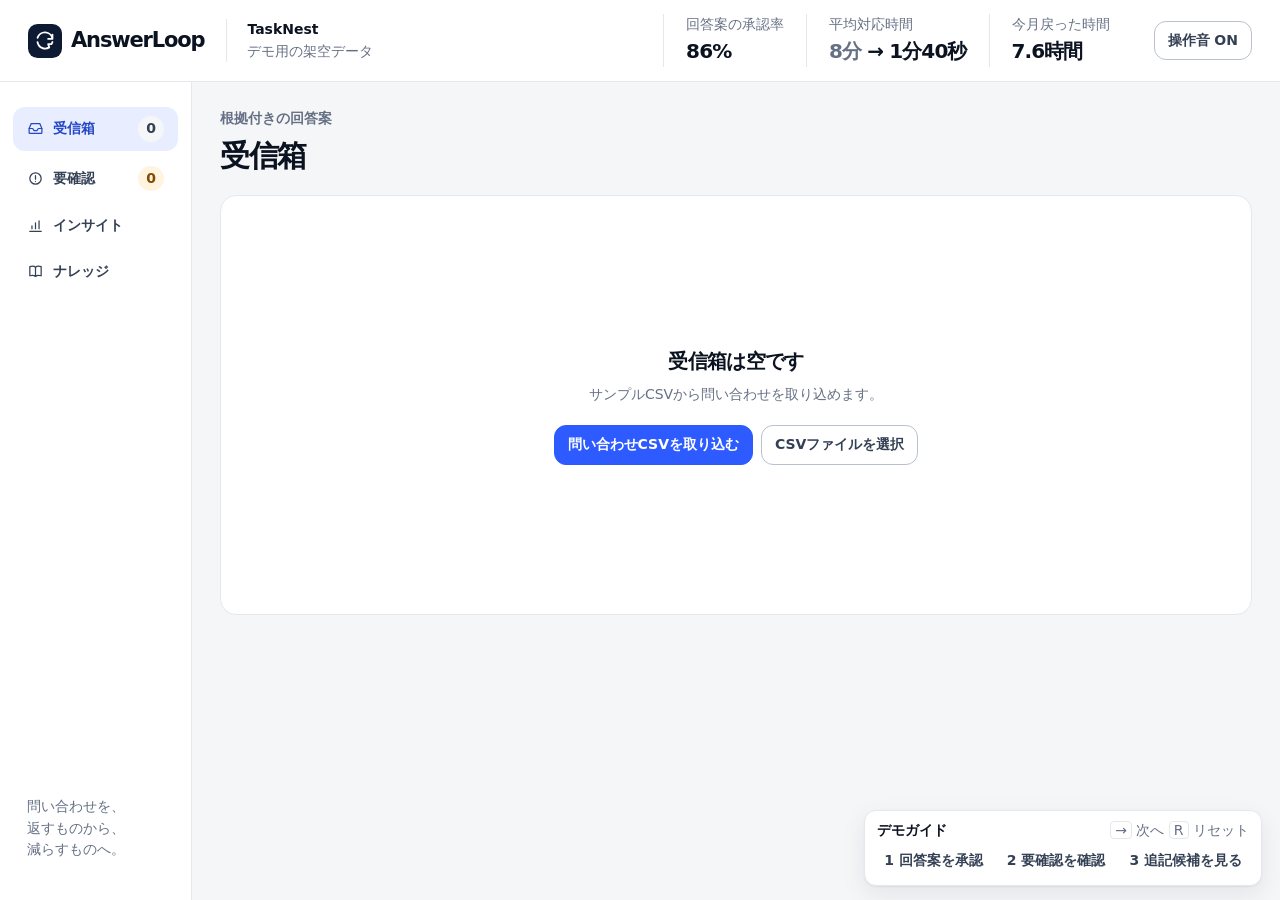
==== demo/index.html @ d75647cc "AnswerLoop: Relic 1day intern pitch materials (demo, promo video, slides, script) - demo/: inquiry-a" ====
<!doctype html>
<html lang="ja">
<head>
<meta charset="utf-8">
<meta name="viewport" content="width=device-width, initial-scale=1">
<title>AnswerLoop | TaskNest</title>
<link rel="stylesheet" href="./style.css">
<script defer src="./app.js"></script>
</head>
<body>
<header class="top">
  <div class="identity">
    <span class="brand"><svg viewBox="0 0 32 32" width="34" height="34" aria-hidden="true"><rect width="32" height="32" rx="9" fill="#0E1A33"/><path d="M23 14a7.2 7.2 0 0 0-14-1m14-3v4h-4M9 17a7.2 7.2 0 0 0 11 5l-1-3h3a7 7 0 0 0 1-2" fill="none" stroke="white" stroke-width="1.75" stroke-linecap="round" stroke-linejoin="round"/></svg>AnswerLoop</span>
    <span class="workspace"><strong>TaskNest</strong><small>デモ用の架空データ</small></span>
  </div>
  <div class="metrics">
    <div><small>回答案の承認率</small><strong id="rate">86%</strong></div>
    <div><small>平均対応時間</small><strong><s>8分</s> <span aria-hidden="true">→</span> <span id="average">1分40秒</span></strong></div>
    <div><small>今月戻った時間</small><strong id="saved">7.6時間</strong></div>
  </div>
  <button id="sound" class="sound" aria-pressed="true">操作音 ON</button>
</header>
<div class="shell">
  <aside class="sidebar">
    <nav aria-label="メインナビゲーション" id="nav"></nav>
    <p class="tagline">問い合わせを、<br>返すものから、<br>減らすものへ。</p>
  </aside>
  <main id="main"></main>
</div>
<aside class="guide" aria-label="デモガイド">
  <div class="guide-head"><strong>デモガイド</strong><small><kbd>→</kbd> 次へ <kbd>R</kbd> リセット</small></div>
  <div id="steps"></div>
</aside>
<div id="toast" role="status" aria-atomic="true"></div>
<input type="file" hidden id="csv" accept=".csv,text/csv">
</body>
</html>
---- demo/style.css ----
:root {
  --ink:#0B1220; --ink-2:#344054; --muted:#667085; --line:#E4E7EC;
  --bg:#F5F6F8; --surface:#FFF; --navy:#0E1A33; --accent:#2E5BFF; --accent-soft:#E8EDFF;
  --ok:#12B76A; --ok-soft:#E7F8EF; --warn:#F59E0B; --warn-soft:#FFF4E0;
  --green-text:#087349; --amber-text:#874900; --blue-text:#2347C6;
  --ease:cubic-bezier(0.05,0.7,0.1,1);
  --shadow:0 1px 2px rgba(16,24,40,.06),0 8px 24px rgba(16,24,40,.08);
}
* { box-sizing:border-box; }
body { margin:0; color:var(--ink); background:var(--bg); font:14px/1.55 "Inter","Noto Sans JP","Hiragino Sans",system-ui,sans-serif; }
button,textarea { font:inherit; }
button { cursor:pointer; color:var(--ink-2); background:#fff; border:1px solid #b9c1ce; border-radius:12px; padding:8px 13px; font-weight:700; transition:background 220ms var(--ease),transform 220ms var(--ease); }
button:hover { background:var(--bg); }
button:active { transform:translateY(1px); }
button:disabled { cursor:wait; opacity:.7; }
button:focus-visible,textarea:focus-visible,summary:focus-visible { outline:3px solid var(--accent); outline-offset:3px; }
.primary { color:#fff; background:var(--accent); border-color:var(--accent); }
.primary:hover { background:#2148d6; }
h1,h2,h3,p { margin:0; }
h1 { font-size:30px; font-weight:900; letter-spacing:-.045em; }
h2 { font-size:20px; font-weight:850; letter-spacing:-.035em; }
h3 { font-size:14px; font-weight:800; }
small,.muted { color:var(--muted); }
small { font-size:14px; }
.top { min-height:82px; padding:12px 28px; display:flex; align-items:center; gap:22px; background:var(--surface); border-bottom:1px solid var(--line); }
.identity,.brand,.workspace,.metrics { display:flex; align-items:center; }
.identity { gap:22px; }
.brand { gap:9px; font-size:21px; font-weight:900; letter-spacing:-.055em; white-space:nowrap; }
.workspace { border-left:1px solid var(--line); padding-left:20px; align-items:flex-start; flex-direction:column; white-space:nowrap; }
.metrics { margin-left:auto; gap:0; }
.metrics>div { display:grid; gap:1px; padding:0 22px; border-left:1px solid var(--line); white-space:nowrap; }
.metrics strong { font-size:20px; font-weight:800; font-variant-numeric:tabular-nums; letter-spacing:-.045em; }
.metrics s { color:var(--muted); text-decoration:none; }
.sound { white-space:nowrap; }
.shell { display:grid; grid-template-columns:192px minmax(0,1fr); min-height:calc(100dvh - 82px); }
.sidebar { background:#fff; border-right:1px solid var(--line); padding:25px 13px; display:flex; flex-direction:column; justify-content:space-between; }
nav { display:grid; gap:6px; }
.nav-button { display:flex; align-items:center; gap:9px; text-align:left; border-color:transparent; white-space:nowrap; }
.nav-button svg { flex:none; }
.nav-button[aria-current="page"] { background:var(--accent-soft); color:var(--blue-text); }
.count { margin-left:auto; font-weight:800; font-variant-numeric:tabular-nums; }
.tagline { color:var(--muted); padding:14px; }
main { width:100%; max-width:1780px; margin:0 auto; padding:26px 28px 95px; min-width:0; }
.page-head { display:flex; justify-content:space-between; align-items:center; gap:12px; margin-bottom:16px; }
.section-label { color:var(--muted); font-weight:800; margin-bottom:3px; }
.columns { display:grid; grid-template-columns:minmax(315px,.85fr) minmax(0,1.45fr); gap:16px; align-items:start; }
.card { background:var(--surface); border:1px solid var(--line); border-radius:16px; min-width:0; overflow:hidden; }
.card-title { padding:14px 17px; border-bottom:1px solid var(--line); display:flex; align-items:center; justify-content:space-between; gap:8px; }
.list { display:grid; }
.ticket { width:100%; border:0; border-radius:0; border-bottom:1px solid var(--line); text-align:left; padding:11px 14px; display:grid; gap:3px; min-height:67px; }
.ticket:last-child { border-bottom:0; }
.ticket:focus-visible { outline-offset:-4px; }
.ticket[aria-current="true"] { box-shadow:inset 3px 0 var(--accent); background:#f0f3ff; }
.ticket-top,.ticket-title,.actions,.draft-head,.evidence-head { display:flex; align-items:center; gap:8px; }
.ticket-top { min-width:0; }
.sender { color:var(--muted); overflow:hidden; text-overflow:ellipsis; white-space:nowrap; }
.ticket-title { justify-content:space-between; }
.subject { overflow:hidden; text-overflow:ellipsis; white-space:nowrap; color:var(--ink); }
.badge { display:inline-block; flex:none; border-radius:99px; padding:2px 8px; font-weight:800; white-space:nowrap; background:var(--bg); color:var(--ink-2); }
.blue { background:var(--accent-soft); color:var(--blue-text); }
.orange { background:var(--warn-soft); color:var(--amber-text); }
.green { background:var(--ok-soft); color:var(--green-text); }
.searching { animation:pulse 700ms ease-in-out infinite alternate; }
@keyframes pulse { to { background:#dce2ec; } }
.enter { animation:enter 250ms var(--ease) both; }
@keyframes enter { from { opacity:0; transform:translateY(6px); } to { opacity:1; transform:none; } }
.detail { padding:17px 19px; }
.detail > * + * { margin-top:11px; }
.message { margin-top:5px; white-space:pre-wrap; overflow-wrap:anywhere; }
.draft,.handoff,.comparison>div,.effect { border:1px solid var(--line); border-radius:12px; padding:11px 13px; background:#fafbfc; }
.draft-head,.evidence-head { justify-content:space-between; }
.draft p { margin-top:6px; line-height:1.75; overflow-wrap:anywhere; }
.chip { background:var(--accent-soft); color:var(--blue-text); padding:0 4px; margin:0 2px; border:0; border-radius:5px; }
.chip:hover,.chip[aria-pressed="true"] { background:var(--accent); color:#fff; }
.evidence { display:grid; gap:5px; margin-top:5px; }
.source { padding:5px 8px; border:1px solid var(--line); border-radius:9px; overflow-wrap:anywhere; transition:background 220ms var(--ease); }
.source strong { margin-right:7px; }
.source.active { background:#fff5ce; border-color:#ad7a00; }
.source.active span { background:#ffe48a; }
.actions { flex-wrap:wrap; }
.alert { background:var(--warn-soft); color:var(--amber-text); border-left:3px solid var(--warn); border-radius:8px; padding:8px 11px; font-weight:800; }
.comparison { display:grid; grid-template-columns:1fr 1fr; gap:8px; }
.comparison p { margin-top:5px; }
mark { background:#ffdfa3; color:#713d00; padding:1px 2px; }
.handoff dl { margin:5px 0 0; display:grid; grid-template-columns:max-content 1fr; gap:3px 10px; }
.handoff dt { color:var(--muted); }
.handoff dd { margin:0; }
textarea { display:block; margin:7px 0; padding:8px; width:100%; min-height:86px; resize:vertical; border:1px solid #a4adbc; border-radius:8px; color:var(--ink); }
.empty { min-height:420px; display:grid; place-items:center; text-align:center; padding:24px; }
.empty p { margin:7px 0 20px; }
.empty .actions { justify-content:center; }
.insights { grid-template-columns:1fr 1fr; }
.panel { padding:20px; }
.panel > * + * { margin-top:14px; }
.ranking { display:grid; gap:15px; padding:0; list-style:none; }
.rank-label,.effect-values { display:flex; justify-content:space-between; align-items:center; gap:10px; }
.track { margin-top:6px; height:12px; border-radius:99px; background:var(--bg); overflow:hidden; }
.bar { height:100%; border-radius:inherit; background:#9baedf; transform-origin:left; animation:grow 280ms var(--ease) both; }
.ranking li:first-child .bar { background:var(--accent); }
@keyframes grow { from { transform:scaleX(0); } }
.diff { border-radius:10px; padding:10px 13px; background:var(--ok-soft); color:var(--green-text); border-left:3px solid var(--ok); }
.effect-values { justify-content:flex-start; flex-wrap:wrap; font-weight:800; font-size:23px; font-variant-numeric:tabular-nums; }
details summary { cursor:pointer; color:var(--blue-text); font-weight:800; width:fit-content; }
details ol { padding-left:22px; }
.knowledge { display:grid; gap:8px; }
.knowledge article { padding:12px 16px; }
.knowledge p { margin-top:4px; overflow-wrap:anywhere; }
.guide { position:fixed; z-index:2; bottom:14px; right:18px; padding:9px 12px; background:#fff; border:1px solid var(--line); border-radius:12px; box-shadow:var(--shadow); }
.guide-head,#steps { display:flex; align-items:center; justify-content:space-between; gap:10px; }
.guide-head { margin-bottom:5px; }
#steps button { padding:3px 6px; border-color:transparent; }
#steps button[aria-current="step"] { background:var(--accent-soft); color:var(--blue-text); }
kbd { font-family:inherit; border:1px solid var(--line); border-radius:4px; padding:0 4px; }
#toast { position:fixed; z-index:3; right:18px; bottom:83px; }
#toast:not(:empty) { background:var(--navy); color:#fff; padding:11px 15px; border-radius:12px; box-shadow:var(--shadow); animation:enter 250ms var(--ease) both; }
html.embedded { overflow:hidden; }
.embedded body {
  position:fixed;
  top:50%;
  left:50%;
  width:1440px;
  height:900px;
  display:grid;
  grid-template-rows:auto minmax(0,1fr);
  overflow:hidden;
  transform:translate(-50%,-50%) scale(var(--canvas-scale,1));
}
.embedded .shell { min-height:0; }
.embedded main { overflow:auto; }
@media(max-width:1150px) {
  :where(html:not(.embedded)) .shell { grid-template-columns:154px minmax(0,1fr); }
  :where(html:not(.embedded)) main { padding-inline:16px; }
  :where(html:not(.embedded)) .top { padding-inline:16px; gap:10px; }
  :where(html:not(.embedded)) .metrics>div { padding-inline:10px; }
}
@media(max-width:930px) {
  :where(html:not(.embedded)) .columns,:where(html:not(.embedded)) .insights { grid-template-columns:1fr; }
  :where(html:not(.embedded)) .top { flex-wrap:wrap; }
  :where(html:not(.embedded)) .metrics { order:1; width:100%; margin:0; }
  :where(html:not(.embedded)) .metrics>div:first-child { border:0; padding-left:0; }
  :where(html:not(.embedded)) .sound { margin-left:auto; }
}
@media(max-width:620px) {
  :where(html:not(.embedded)) .shell { display:block; }
  :where(html:not(.embedded)) .sidebar { padding:7px; border:0; border-bottom:1px solid var(--line); }
  :where(html:not(.embedded)) nav { grid-template-columns:repeat(2,minmax(0,1fr)); }
  :where(html:not(.embedded)) .tagline { display:none; }
  :where(html:not(.embedded)) main { padding:15px 10px 108px; }
  :where(html:not(.embedded)) .top { padding:9px; }
  :where(html:not(.embedded)) .identity { gap:9px; }
  :where(html:not(.embedded)) .workspace { padding-left:9px; }
  :where(html:not(.embedded)) .brand { font-size:17px; }
  :where(html:not(.embedded)) .metrics strong { font-size:15px; }
  :where(html:not(.embedded)) .guide { right:8px; bottom:8px; max-width:calc(100% - 16px); }
  :where(html:not(.embedded)) #steps { gap:2px; flex-wrap:wrap; }
  :where(html:not(.embedded)) .comparison { grid-template-columns:1fr; }
  :where(html:not(.embedded)) .page-head { align-items:flex-start; }
}
@media(prefers-reduced-motion:reduce) {
  *,*::before,*::after { animation-duration:.01ms!important; transition-duration:.01ms!important; scroll-behavior:auto!important; }
}
.ticket-title,.subject,.card-title>div { min-width:0; }
.card-title h2 { overflow-wrap:anywhere; }
.sent-flash { animation:sent 260ms var(--ease); }
@keyframes sent { from { border-color:var(--ok); } }
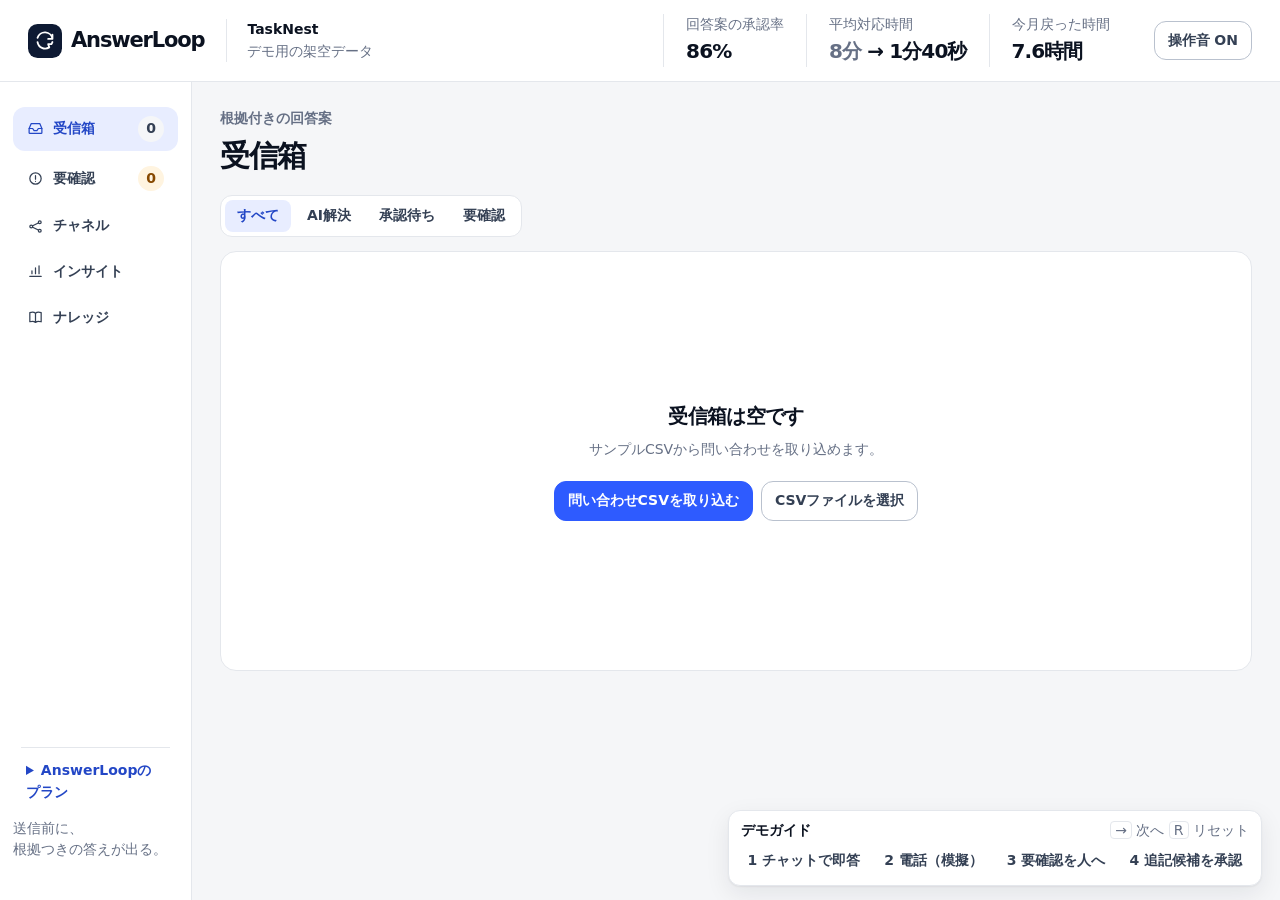
==== commit e83a30f1: "AnswerLoop v2/v3: instant grounded answers, mock phone call, promo video v3 with narration - demo: p" ====
--- a/demo/index.html
+++ b/demo/index.html
@@ -5,6 +5,7 @@
 <meta name="viewport" content="width=device-width, initial-scale=1">
 <title>AnswerLoop | TaskNest</title>
 <link rel="stylesheet" href="./style.css">
+<script defer src="./channels.js"></script>
 <script defer src="./app.js"></script>
 </head>
 <body>
@@ -13,7 +14,7 @@
     <span class="brand"><svg viewBox="0 0 32 32" width="34" height="34" aria-hidden="true"><rect width="32" height="32" rx="9" fill="#0E1A33"/><path d="M23 14a7.2 7.2 0 0 0-14-1m14-3v4h-4M9 17a7.2 7.2 0 0 0 11 5l-1-3h3a7 7 0 0 0 1-2" fill="none" stroke="white" stroke-width="1.75" stroke-linecap="round" stroke-linejoin="round"/></svg>AnswerLoop</span>
     <span class="workspace"><strong>TaskNest</strong><small>デモ用の架空データ</small></span>
   </div>
-  <div class="metrics">
+  <div class="metrics" aria-label="架空データによる計測例">
     <div><small>回答案の承認率</small><strong id="rate">86%</strong></div>
     <div><small>平均対応時間</small><strong><s>8分</s> <span aria-hidden="true">→</span> <span id="average">1分40秒</span></strong></div>
     <div><small>今月戻った時間</small><strong id="saved">7.6時間</strong></div>
@@ -23,7 +24,14 @@
 <div class="shell">
   <aside class="sidebar">
     <nav aria-label="メインナビゲーション" id="nav"></nav>
-    <p class="tagline">問い合わせを、<br>返すものから、<br>減らすものへ。</p>
+    <div class="sidebar-foot">
+      <details class="business"><summary>AnswerLoopのプラン</summary>
+        <p>SMBから大企業へ</p>
+        <dl><dt>Starter</dt><dd>月額 9,800円</dd><dt>Pro</dt><dd>月額 29,800円</dd><dt>Enterprise</dt><dd>年額・要見積</dd></dl>
+        <small>すべて価格仮説</small>
+      </details>
+      <p class="tagline">送信前に、<br>根拠つきの答えが出る。</p>
+    </div>
   </aside>
   <main id="main"></main>
 </div>
--- a/demo/style.css
+++ b/demo/style.css
@@ -17,6 +17,7 @@
 .primary { color:#fff; background:var(--accent); border-color:var(--accent); }
 .primary:hover { background:#2148d6; }
 h1,h2,h3,p { margin:0; }
+h1,h2,h3 { word-break:keep-all; }
 h1 { font-size:30px; font-weight:900; letter-spacing:-.045em; }
 h2 { font-size:20px; font-weight:850; letter-spacing:-.035em; }
 h3 { font-size:14px; font-weight:800; }
@@ -39,7 +40,7 @@
 .nav-button svg { flex:none; }
 .nav-button[aria-current="page"] { background:var(--accent-soft); color:var(--blue-text); }
 .count { margin-left:auto; font-weight:800; font-variant-numeric:tabular-nums; }
-.tagline { color:var(--muted); padding:14px; }
+.tagline { color:var(--muted); padding:14px 0; word-break:keep-all; }
 main { width:100%; max-width:1780px; margin:0 auto; padding:26px 28px 95px; min-width:0; }
 .page-head { display:flex; justify-content:space-between; align-items:center; gap:12px; margin-bottom:16px; }
 .section-label { color:var(--muted); font-weight:800; margin-bottom:3px; }
@@ -160,6 +161,91 @@
   *,*::before,*::after { animation-duration:.01ms!important; transition-duration:.01ms!important; scroll-behavior:auto!important; }
 }
 .ticket-title,.subject,.card-title>div { min-width:0; }
-.card-title h2 { overflow-wrap:anywhere; }
+.card-title h2,.comparison h3 { word-break:auto-phrase; }
 .sent-flash { animation:sent 260ms var(--ease); }
 @keyframes sent { from { border-color:var(--ok); } }
+
+.segments { display:flex; gap:4px; flex-wrap:wrap; width:fit-content; background:var(--surface); border:1px solid var(--line); border-radius:12px; padding:4px; margin-bottom:14px; }
+.segments button { padding:5px 12px; border:0; border-radius:8px; }
+.segments [aria-pressed="true"] { color:var(--blue-text); background:var(--accent-soft); }
+.ticket-top svg { flex:none; color:var(--muted); }
+.customer-site { background:#fafbff; }
+.customer-nav { border-bottom:1px solid var(--line); padding:15px 24px; display:flex; align-items:center; justify-content:space-between; gap:10px; background:var(--surface); color:var(--muted); }
+.customer-nav strong { color:var(--ink); font-size:19px; }
+.nest-mark { display:inline-grid; place-items:center; width:30px; height:30px; border-radius:8px; background:var(--navy); color:white; margin-right:3px; }
+.customer-layout { display:grid; grid-template-columns:minmax(0,1fr) minmax(360px,475px); align-items:end; gap:26px; padding:24px; min-height:505px; }
+.help-copy { align-self:start; padding:24px 8px 12px; }
+.help-copy h2 { font-size:clamp(30px, 4vw, 52px); line-height:1.2; margin:5px 0 12px; }
+.help-copy > p { color:var(--ink-2); }
+.pricing { border:1px solid var(--line); border-radius:14px; background:var(--surface); padding:17px; margin:22px 0; max-width:420px; }
+.pricing strong { font-size:33px; letter-spacing:-.05em; font-variant-numeric:tabular-nums; }
+.help-links { display:grid; gap:7px; color:var(--ink-2); }
+.widget { box-shadow:var(--shadow); }
+.widget-head { padding:14px 16px; background:var(--navy); color:white; display:flex; justify-content:space-between; gap:10px; flex-wrap:wrap; }
+.widget-head h2 { font-size:18px; }
+.widget-head p,.timing { color:#dce4f7; }
+.timing { font-variant-numeric:tabular-nums; text-align:right; margin-left:auto; }
+.widget-body { padding:14px; display:grid; gap:9px; }
+.sample-chips,.refs { display:flex; flex-wrap:wrap; gap:6px; align-items:start; }
+.sample-chips button { padding:4px 8px; border-color:var(--line); color:var(--blue-text); }
+#chat-form { display:flex; gap:7px; }
+#chat-form input { flex:1; min-width:0; padding:8px 10px; font:inherit; color:var(--ink); border:1px solid #a4adbc; border-radius:8px; }
+#chat-form input:focus-visible,#mic:focus-visible { outline:3px solid var(--accent); outline-offset:2px; }
+#chat-answer:empty,#chat-messages:empty { display:none; }
+#chat-messages { max-height:108px; overflow:auto; }
+.chat-exchange { padding:5px 0; white-space:pre-line; overflow-wrap:anywhere; }
+.outgoing { width:fit-content; margin:0 0 5px auto; padding:4px 8px; border-radius:8px; background:var(--accent-soft); }
+.instant-answer { padding:10px 12px; border:1px solid #d4ddff; border-radius:12px; background:#f5f7ff; animation:answer-in 180ms var(--ease) both; }
+@keyframes answer-in { from { opacity:0; } to { opacity:1; } }
+.instant-answer h3 { color:var(--blue-text); }
+.answer-lines { margin:5px 0 8px; overflow-wrap:anywhere; max-height:160px; overflow:auto; }
+.ref-chip summary { padding:2px 8px; border-radius:8px; background:var(--accent-soft); }
+.ref-chip[open] { flex:0 0 100%; }
+.ref-quote { margin-top:5px; padding:8px; border:1px solid var(--line); border-radius:8px; background:var(--surface); color:var(--ink-2); overflow-wrap:anywhere; }
+.call-stage { display:grid; grid-template-columns:1fr 1fr; gap:24px; padding:23px; background:#fafbff; }
+.call-controls { display:grid; justify-items:center; align-content:start; gap:12px; }
+.call-controls .actions { justify-content:center; }
+.handset { width:min(100%,310px); min-height:276px; background:var(--navy); color:white; border-radius:28px; padding:14px; text-align:center; display:grid; justify-items:center; align-content:start; }
+.speaker { width:48px; height:4px; border-radius:20px; background:#7890b7; }
+.caller-icon { display:grid; place-items:center; width:55px; height:55px; margin:23px 0 10px; border-radius:50%; background:#263b61; }
+.handset p { color:#dce4f7; }
+.call-caption { margin-top:16px; border-radius:12px; padding:9px; width:100%; background:#213356; white-space:pre-line; overflow-wrap:anywhere; }
+.call-log { padding:17px; border:1px solid var(--line); border-radius:14px; background:var(--surface); }
+#call-transcript { display:grid; gap:10px; margin:10px 0 16px; }
+.call-turn { border-radius:10px; padding:9px 11px; background:var(--bg); white-space:pre-line; overflow-wrap:anywhere; }
+.call-turn:last-child { background:var(--accent-soft); }
+.call-evidence { border-top:1px solid var(--line); padding-top:12px; }
+.call-evidence h3 { margin-bottom:7px; }
+.mic-toggle { cursor:pointer; }
+#mic-panel { text-align:center; max-width:390px; }
+#mic-panel button { margin-top:6px; }
+.breakdown { display:grid; grid-template-columns:1fr 1fr; gap:15px; border-top:1px solid var(--line); padding-top:12px; }
+.breakdown ul { list-style:none; display:grid; gap:5px; margin:5px 0 0; padding:0; }
+.breakdown .track { height:5px; margin-top:2px; }
+@media (max-width:930px) {
+  :where(html:not(.embedded)) .customer-layout,:where(html:not(.embedded)) .call-stage { grid-template-columns:1fr; }
+  :where(html:not(.embedded)) .widget { width:min(100%,475px); justify-self:end; }
+}
+@media (max-width:620px) {
+  :where(html:not(.embedded)) .customer-layout,:where(html:not(.embedded)) .call-stage { padding:12px; }
+  :where(html:not(.embedded)) .customer-nav { padding:10px; }
+  :where(html:not(.embedded)) .help-copy { padding-top:0; }
+}
+.business { margin:0 8px; border-top:1px solid var(--line); padding:12px 5px 0; }
+.business dl { margin:8px 0; }
+.business dt { font-weight:800; }
+.business dd { margin:0 0 4px; color:var(--ink-2); }
+@media (max-width:620px) {
+  :where(html:not(.embedded)) .business { display:none; }
+}
+
+@media (min-width:931px) {
+  :where(html:not(.embedded)) .sidebar {
+    position:sticky;
+    top:0;
+    align-self:start;
+    height:calc(100dvh - 82px);
+    gap:16px;
+    overflow-y:auto;
+  }
+}
